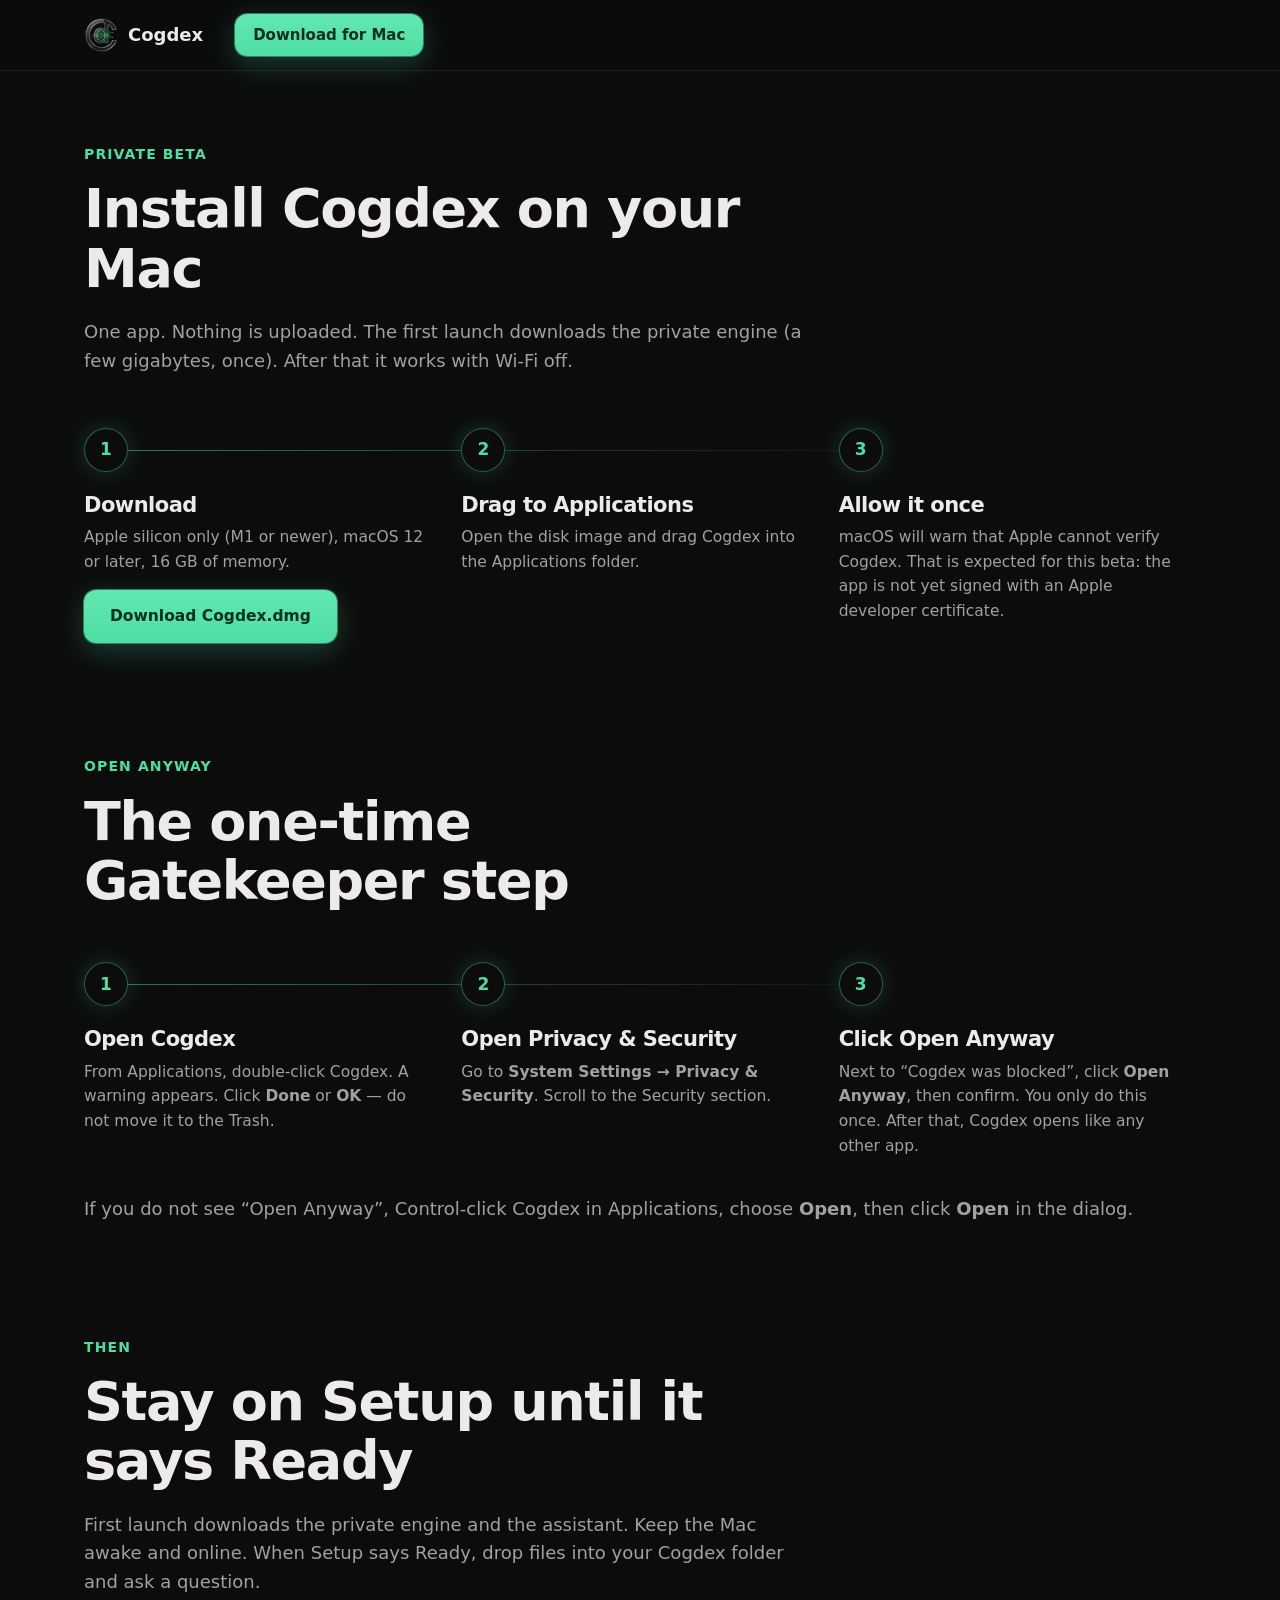
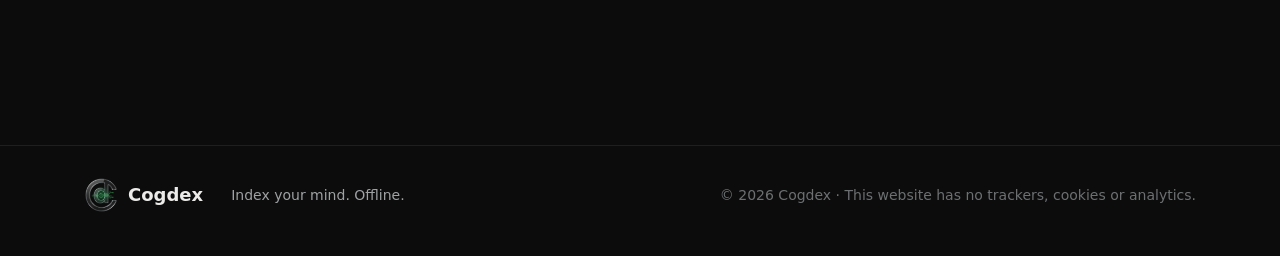
==== install.html @ 93ddc747 "Add the Mac install page with Open Anyway steps Testers get a single page that links to the unsigned" ====
<!doctype html>
<html lang="en">
  <head>
    <meta charset="utf-8" />
    <meta name="viewport" content="width=device-width, initial-scale=1" />
    <title>Install Cogdex</title>
    <meta
      name="description"
      content="Install Cogdex on your Mac. Drag to Applications, then allow it once in Privacy &amp; Security."
    />
    <link rel="canonical" href="https://cogdex-ai.github.io/install.html" />
    <link rel="icon" href="./favicon.svg" type="image/svg+xml" />
    <meta name="theme-color" content="#0c0c0d" />
    <link rel="stylesheet" href="./styles.css" />
  </head>
  <body>
    <header class="nav scrolled">
      <div class="nav-inner">
        <a class="brand" href="./" aria-label="Cogdex home">
          <img class="brand-mark" src="./assets/cogdex-mark.png" alt="" />
          <span>Cogdex</span>
        </a>
        <a class="btn btn-small" href="#download">Download for Mac</a>
      </div>
    </header>

    <main id="top">
      <section class="section" style="padding-top: 72px">
        <div class="section-head">
          <p class="kicker">Private beta</p>
          <h2>Install Cogdex on your Mac</h2>
          <p class="section-lede">
            One app. Nothing is uploaded. The first launch downloads the private engine
            (a few gigabytes, once). After that it works with Wi-Fi off.
          </p>
        </div>

        <ol class="steps" id="download">
          <li>
            <span class="step">1</span>
            <h3>Download</h3>
            <p>Apple silicon only (M1 or newer), macOS 12 or later, 16 GB of memory.</p>
            <p style="margin-top: 16px">
              <a
                class="btn"
                href="https://github.com/cogdex-ai/cogdex-ai.github.io/releases/latest/download/Cogdex_0.1.0_aarch64.dmg"
                >Download Cogdex.dmg</a
              >
            </p>
          </li>
          <li>
            <span class="step">2</span>
            <h3>Drag to Applications</h3>
            <p>Open the disk image and drag Cogdex into the Applications folder.</p>
          </li>
          <li>
            <span class="step">3</span>
            <h3>Allow it once</h3>
            <p>
              macOS will warn that Apple cannot verify Cogdex. That is expected for this
              beta: the app is not yet signed with an Apple developer certificate.
            </p>
          </li>
        </ol>
      </section>

      <section class="section">
        <div class="section-head">
          <p class="kicker">Open Anyway</p>
          <h2>The one-time Gatekeeper step</h2>
        </div>
        <ol class="steps">
          <li>
            <span class="step">1</span>
            <h3>Open Cogdex</h3>
            <p>From Applications, double-click Cogdex. A warning appears. Click <strong>Done</strong> or <strong>OK</strong> — do not move it to the Trash.</p>
          </li>
          <li>
            <span class="step">2</span>
            <h3>Open Privacy &amp; Security</h3>
            <p>Go to <strong>System Settings → Privacy &amp; Security</strong>. Scroll to the Security section.</p>
          </li>
          <li>
            <span class="step">3</span>
            <h3>Click Open Anyway</h3>
            <p>
              Next to “Cogdex was blocked”, click <strong>Open Anyway</strong>, then confirm.
              You only do this once. After that, Cogdex opens like any other app.
            </p>
          </li>
        </ol>
        <p class="section-lede" style="margin-top: 36px">
          If you do not see “Open Anyway”, Control-click Cogdex in Applications, choose
          <strong>Open</strong>, then click <strong>Open</strong> in the dialog.
        </p>
      </section>

      <section class="section" style="padding-bottom: 96px">
        <div class="section-head">
          <p class="kicker">Then</p>
          <h2>Stay on Setup until it says Ready</h2>
          <p class="section-lede">
            First launch downloads the private engine and the assistant. Keep the Mac
            awake and online. When Setup says Ready, drop files into your Cogdex folder
            and ask a question.
          </p>
        </div>
      </section>
    </main>

    <footer class="footer">
      <div class="footer-inner">
        <a class="brand" href="./">
          <img class="brand-mark" src="./assets/cogdex-mark.png" alt="" />
          <span>Cogdex</span>
        </a>
        <p>Index your mind. Offline.</p>
        <p class="muted">© 2026 Cogdex · This website has no trackers, cookies or analytics.</p>
      </div>
    </footer>
  </body>
</html>
---- styles.css ----
:root {
  --bg: #0c0c0d;
  --surface: #151516;
  --surface-2: #1b1b1c;
  --surface-3: #242425;
  --line: rgba(255, 255, 255, 0.08);
  --line-strong: rgba(255, 255, 255, 0.14);
  --text: #ecebea;
  --muted: #9ea2a3;
  --faint: #6c7071;
  --accent: #4edea3;
  --accent-2: #5cc8ff;
  --accent-ink: #00301f;
  --warn: #f5c35b;
  --radius: 18px;
  --max: 1160px;
  /* System fonts only: no third-party font requests on a privacy product's site. */
  --sans: -apple-system, BlinkMacSystemFont, "SF Pro Text", "Inter", "Segoe UI", system-ui, sans-serif;
  --display: -apple-system, BlinkMacSystemFont, "SF Pro Display", "Inter", "Segoe UI", system-ui, sans-serif;
}

* {
  box-sizing: border-box;
}

[hidden] {
  display: none !important;
}

html {
  scroll-behavior: smooth;
  scroll-padding-top: 80px;
}

body {
  margin: 0;
  background: var(--bg);
  color: var(--text);
  font-family: var(--sans);
  font-size: 17px;
  line-height: 1.6;
  -webkit-font-smoothing: antialiased;
  overflow-x: hidden;
}

a {
  color: inherit;
}

h1,
h2,
h3 {
  margin: 0;
  font-family: var(--display);
  line-height: 1.1;
  letter-spacing: -0.025em;
}

.i {
  width: 1em;
  height: 1em;
  flex-shrink: 0;
  fill: none;
  stroke: currentColor;
  stroke-width: 1.8;
  stroke-linecap: round;
  stroke-linejoin: round;
}

.dot {
  display: inline-block;
  width: 7px;
  height: 7px;
  border-radius: 50%;
  background: var(--accent);
  box-shadow: 0 0 10px var(--accent);
}

/* ---------- nav ---------- */

.nav {
  position: sticky;
  top: 0;
  z-index: 50;
  border-bottom: 1px solid transparent;
  transition: background 0.25s ease, border-color 0.25s ease;
}

.nav.scrolled {
  background: rgba(12, 12, 13, 0.72);
  border-bottom-color: var(--line);
  backdrop-filter: saturate(160%) blur(16px);
  -webkit-backdrop-filter: saturate(160%) blur(16px);
}

.nav-inner {
  display: flex;
  align-items: center;
  gap: 32px;
  max-width: var(--max);
  margin: 0 auto;
  padding: 14px 24px;
}

.brand {
  display: flex;
  align-items: center;
  gap: 10px;
  font-size: 18px;
  font-weight: 650;
  text-decoration: none;
}

.brand-mark {
  display: block;
  width: 34px;
  height: 34px;
}

.nav-links {
  display: flex;
  gap: 28px;
  margin-left: auto;
  font-size: 15px;
}

.nav-links a {
  color: var(--muted);
  text-decoration: none;
  transition: color 0.15s ease;
}

.nav-links a:hover {
  color: var(--text);
}

/* ---------- buttons ---------- */

.btn {
  display: inline-flex;
  align-items: center;
  justify-content: center;
  gap: 8px;
  padding: 14px 26px;
  border-radius: 12px;
  background: linear-gradient(180deg, #62e8b1, var(--accent));
  color: var(--accent-ink);
  font-weight: 650;
  text-decoration: none;
  box-shadow: 0 0 0 1px rgba(78, 222, 163, 0.5), 0 8px 30px rgba(78, 222, 163, 0.25);
  transition: transform 0.15s ease, box-shadow 0.15s ease;
}

.btn:hover {
  transform: translateY(-1px);
  box-shadow: 0 0 0 1px rgba(78, 222, 163, 0.7), 0 12px 40px rgba(78, 222, 163, 0.35);
}

.btn .i {
  stroke-width: 2.2;
  transition: transform 0.15s ease;
}

.btn:hover .i {
  transform: translateX(3px);
}

.btn-small {
  padding: 9px 18px;
  font-size: 15px;
}

.btn-ghost {
  background: rgba(255, 255, 255, 0.04);
  color: var(--text);
  box-shadow: inset 0 0 0 1px var(--line-strong);
}

.btn-ghost:hover {
  background: rgba(255, 255, 255, 0.07);
  box-shadow: inset 0 0 0 1px rgba(255, 255, 255, 0.22);
}

/* ---------- hero ---------- */

.hero {
  position: relative;
  max-width: var(--max);
  margin: 0 auto;
  padding: 88px 24px 40px;
  text-align: center;
}

.hero-glow {
  position: absolute;
  inset: -120px 0 auto;
  height: 900px;
  z-index: -1;
  background:
    radial-gradient(520px 320px at 50% 18%, rgba(78, 222, 163, 0.22), transparent 70%),
    radial-gradient(620px 380px at 78% 58%, rgba(92, 200, 255, 0.12), transparent 70%),
    radial-gradient(560px 360px at 20% 62%, rgba(78, 222, 163, 0.1), transparent 70%);
  filter: blur(10px);
  pointer-events: none;
}

.hero-grid {
  position: absolute;
  inset: -80px -200px auto;
  height: 820px;
  z-index: -1;
  background-image:
    linear-gradient(rgba(255, 255, 255, 0.045) 1px, transparent 1px),
    linear-gradient(90deg, rgba(255, 255, 255, 0.045) 1px, transparent 1px);
  background-size: 56px 56px;
  mask-image: radial-gradient(ellipse 55% 60% at 50% 30%, #000 20%, transparent 75%);
  -webkit-mask-image: radial-gradient(ellipse 55% 60% at 50% 30%, #000 20%, transparent 75%);
  pointer-events: none;
}

.eyebrow {
  display: inline-flex;
  align-items: center;
  gap: 9px;
  margin: 0 0 28px;
  padding: 7px 14px;
  border: 1px solid var(--line-strong);
  border-radius: 999px;
  background: rgba(255, 255, 255, 0.03);
  color: var(--muted);
  font-size: 14px;
}

.eyebrow .dot {
  animation: pulse 2.4s ease-in-out infinite;
}

@keyframes pulse {
  50% {
    box-shadow: 0 0 2px var(--accent);
    opacity: 0.6;
  }
}

.hero h1 {
  font-size: clamp(48px, 8.4vw, 104px);
  font-weight: 760;
  letter-spacing: -0.045em;
  line-height: 0.98;
}

.gradient {
  background: linear-gradient(100deg, var(--accent) 10%, #9df5d0 45%, var(--accent-2) 90%);
  -webkit-background-clip: text;
  background-clip: text;
  color: transparent;
}

.lede {
  max-width: 36em;
  margin: 28px auto 36px;
  color: var(--muted);
  font-size: 19px;
}

.lede strong {
  color: var(--text);
  font-weight: 600;
}

.hero-actions {
  display: flex;
  flex-wrap: wrap;
  justify-content: center;
  gap: 12px;
}

.hero-proof {
  display: flex;
  flex-wrap: wrap;
  justify-content: center;
  gap: 10px 28px;
  margin: 28px 0 0;
  padding: 0;
  list-style: none;
  color: var(--muted);
  font-size: 14px;
}

.hero-proof li {
  display: inline-flex;
  align-items: center;
  gap: 8px;
}

.hero-proof .i {
  color: var(--accent);
  font-size: 16px;
}

/* ---------- app mockup ---------- */

.app {
  position: relative;
  margin: 72px auto 0;
  max-width: 1000px;
  border: 1px solid var(--line-strong);
  border-radius: 16px;
  background: #111112;
  text-align: left;
  box-shadow:
    0 0 0 1px rgba(0, 0, 0, 0.6),
    0 40px 120px rgba(0, 0, 0, 0.7),
    0 0 90px rgba(78, 222, 163, 0.08);
  overflow: hidden;
}

.app::before {
  content: "";
  position: absolute;
  inset: 0;
  border-radius: inherit;
  padding: 1px;
  background: linear-gradient(180deg, rgba(255, 255, 255, 0.18), transparent 40%);
  -webkit-mask: linear-gradient(#000 0 0) content-box, linear-gradient(#000 0 0);
  -webkit-mask-composite: xor;
  mask-composite: exclude;
  pointer-events: none;
}

.app-bar {
  position: relative;
  display: flex;
  align-items: center;
  justify-content: center;
  height: 38px;
  border-bottom: 1px solid var(--line);
  background: #171718;
}

.lights {
  position: absolute;
  left: 14px;
  display: flex;
  gap: 8px;
}

.lights i {
  width: 12px;
  height: 12px;
  border-radius: 50%;
  background: #ff5f57;
}

.lights i:nth-child(2) {
  background: #febc2e;
}

.lights i:nth-child(3) {
  background: #28c840;
}

.app-title {
  color: var(--muted);
  font-size: 13px;
  font-weight: 600;
}

.app-main {
  display: grid;
  grid-template-columns: 210px 1fr;
  height: 520px;
}

.app-side {
  display: flex;
  flex-direction: column;
  gap: 4px;
  padding: 18px 12px;
  border-right: 1px solid var(--line);
  background: #0f0f10;
  font-size: 14px;
}

.side-mark {
  width: 30px;
  height: 30px;
  margin: 0 0 18px 8px;
}

.side-item {
  display: flex;
  align-items: center;
  gap: 10px;
  padding: 9px 10px;
  border-radius: 9px;
  color: var(--muted);
}

.side-item .i {
  font-size: 17px;
}

.side-item.active {
  background: rgba(78, 222, 163, 0.1);
  color: var(--accent);
}

.side-foot {
  display: flex;
  align-items: center;
  gap: 8px;
  margin-top: auto;
  padding: 10px;
  color: var(--faint);
  font-size: 12px;
}

.app-chat {
  display: flex;
  flex-direction: column;
  min-width: 0;
  min-height: 0;
}

.app-top {
  display: flex;
  align-items: center;
  justify-content: space-between;
  padding: 12px 20px;
  border-bottom: 1px solid var(--line);
}

.status {
  display: inline-flex;
  align-items: center;
  gap: 8px;
  color: var(--muted);
  font-size: 13px;
}

.bell {
  position: relative;
  display: grid;
  place-items: center;
  width: 32px;
  height: 32px;
  border-radius: 50%;
  color: var(--muted);
  font-size: 18px;
}

.bell b {
  position: absolute;
  top: 0;
  right: 0;
  display: grid;
  place-items: center;
  min-width: 15px;
  height: 15px;
  border-radius: 99px;
  background: #f0b429;
  color: #000;
  font-size: 10px;
}

.chat {
  flex: 1;
  min-height: 0;
  display: flex;
  flex-direction: column;
  justify-content: flex-end;
  gap: 14px;
  padding: 24px 28px 12px;
  overflow: hidden;
  mask-image: linear-gradient(to bottom, transparent, #000 18%);
  -webkit-mask-image: linear-gradient(to bottom, transparent, #000 18%);
}

.msg {
  flex-shrink: 0;
  max-width: 82%;
  padding: 12px 16px;
  border-radius: 16px;
  font-size: 15px;
  line-height: 1.55;
}

.msg.user {
  align-self: flex-end;
  background: var(--surface-3);
  border-bottom-right-radius: 5px;
}

.msg.bot {
  align-self: flex-start;
  border: 1px solid var(--line);
  background: var(--surface);
  border-bottom-left-radius: 5px;
}

.msg.enter {
  animation: rise 0.45s cubic-bezier(0.2, 0.7, 0.2, 1) both;
}

@keyframes rise {
  from {
    opacity: 0;
    transform: translateY(10px) scale(0.98);
  }
}

.msg.thinking {
  display: inline-flex;
  gap: 5px;
  padding: 16px 18px;
}

.msg.thinking i {
  width: 6px;
  height: 6px;
  border-radius: 50%;
  background: var(--muted);
  animation: blink 1s infinite ease-in-out;
}

.msg.thinking i:nth-child(2) {
  animation-delay: 0.15s;
}

.msg.thinking i:nth-child(3) {
  animation-delay: 0.3s;
}

@keyframes blink {
  0%,
  80%,
  100% {
    opacity: 0.25;
  }
  40% {
    opacity: 1;
  }
}

.msg table {
  width: 100%;
  margin: 10px 0 2px;
  border-collapse: collapse;
  font-size: 13.5px;
}

.msg th,
.msg td {
  padding: 7px 10px;
  border-bottom: 1px solid var(--line);
  text-align: left;
  white-space: nowrap;
}

.msg th {
  color: var(--muted);
  font-weight: 600;
  font-size: 12px;
}

.msg tr:last-child td {
  border-bottom: 0;
}

.tag {
  display: inline-block;
  padding: 2px 9px;
  border-radius: 99px;
  background: rgba(255, 255, 255, 0.07);
  color: var(--muted);
  font-size: 12px;
  font-weight: 500;
}

.tag.warn {
  background: rgba(245, 195, 91, 0.12);
  color: var(--warn);
}

.source {
  display: flex;
  align-items: center;
  gap: 6px;
  margin-top: 8px;
  color: var(--accent);
  font-size: 12.5px;
}

.source.fact {
  color: var(--accent-2);
}

.choices {
  display: flex;
  gap: 8px;
  margin-top: 10px;
}

.choices span {
  padding: 5px 12px;
  border: 1px solid var(--line-strong);
  border-radius: 99px;
  font-size: 13px;
}

.composer {
  display: flex;
  align-items: center;
  justify-content: space-between;
  margin: 8px 20px 20px;
  padding: 12px 12px 12px 18px;
  border: 1px solid var(--line-strong);
  border-radius: 14px;
  background: var(--surface);
  color: var(--faint);
  font-size: 15px;
}

.composer.typing {
  color: var(--text);
}

.composer.typing #composer-text::after {
  content: "";
  display: inline-block;
  width: 2px;
  height: 1.1em;
  margin-left: 2px;
  background: var(--accent);
  vertical-align: text-bottom;
  animation: caret 1s steps(1) infinite;
}

@keyframes caret {
  50% {
    opacity: 0;
  }
}

.send {
  display: grid;
  place-items: center;
  width: 32px;
  height: 32px;
  border-radius: 9px;
  background: var(--accent);
  color: var(--accent-ink);
  font-size: 15px;
}

.send .i {
  stroke-width: 2.2;
}

/* ---------- marquee ---------- */

.marquee {
  position: relative;
  margin: 72px 0 24px;
  overflow: hidden;
  mask-image: linear-gradient(90deg, transparent, #000 12%, #000 88%, transparent);
  -webkit-mask-image: linear-gradient(90deg, transparent, #000 12%, #000 88%, transparent);
}

.marquee-track {
  display: flex;
  gap: 12px;
  width: max-content;
  animation: scroll 60s linear infinite;
}

.marquee-track span {
  padding: 10px 18px;
  border: 1px solid var(--line);
  border-radius: 99px;
  background: rgba(255, 255, 255, 0.025);
  color: var(--muted);
  font-size: 15px;
  white-space: nowrap;
}

@keyframes scroll {
  to {
    transform: translateX(-50%);
  }
}

/* ---------- sections ---------- */

.section {
  max-width: var(--max);
  margin: 0 auto;
  padding: 112px 24px 0;
}

.section-head {
  max-width: 720px;
  margin-bottom: 52px;
}

.kicker {
  margin: 0 0 14px;
  color: var(--accent);
  font-size: 14px;
  font-weight: 600;
  letter-spacing: 0.08em;
  text-transform: uppercase;
}

.section h2 {
  font-size: clamp(34px, 4.6vw, 54px);
  font-weight: 720;
}

.section-lede {
  margin: 20px 0 0;
  color: var(--muted);
  font-size: 18px;
}

/* ---------- bento ---------- */

.bento {
  display: grid;
  grid-template-columns: repeat(6, 1fr);
  gap: 16px;
}

.card {
  grid-column: span 2;
  position: relative;
  padding: 30px;
  border: 1px solid var(--line);
  border-radius: var(--radius);
  background: linear-gradient(180deg, rgba(255, 255, 255, 0.035), rgba(255, 255, 255, 0.01));
  overflow: hidden;
  transition: border-color 0.2s ease, transform 0.2s ease;
}

.card:nth-child(4),
.card:nth-child(5) {
  grid-column: span 3;
}

.card:hover {
  border-color: var(--line-strong);
  transform: translateY(-2px);
}

.card::after {
  content: "";
  position: absolute;
  inset: auto -40% -60% auto;
  width: 260px;
  height: 260px;
  background: radial-gradient(circle, rgba(78, 222, 163, 0.1), transparent 65%);
  opacity: 0;
  transition: opacity 0.3s ease;
  pointer-events: none;
}

.card:hover::after {
  opacity: 1;
}

.card-icon {
  display: grid;
  place-items: center;
  width: 44px;
  height: 44px;
  margin-bottom: 22px;
  border: 1px solid rgba(78, 222, 163, 0.25);
  border-radius: 12px;
  background: rgba(78, 222, 163, 0.08);
  color: var(--accent);
  font-size: 21px;
}

.card h3 {
  margin-bottom: 10px;
  font-size: 20px;
}

.card p {
  margin: 0;
  color: var(--muted);
  font-size: 15.5px;
}

/* ---------- memory ---------- */

.memory {
  display: grid;
  grid-template-columns: 1fr 1fr;
  gap: 20px;
}

.memory-card {
  padding: 32px;
  border: 1px solid var(--line);
  border-radius: 22px;
  background: var(--surface);
}

.memory-card h3 {
  margin-bottom: 12px;
  font-size: 26px;
}

.memory-card > p {
  margin: 0;
  color: var(--muted);
}

.memory-tag {
  margin: 0 0 8px !important;
  color: var(--accent) !important;
  font-size: 14px;
  font-weight: 600;
}

.memory-card:nth-child(2) .memory-tag {
  color: var(--accent-2) !important;
}

.tech {
  display: inline-block;
  margin-top: 20px !important;
  padding: 4px 12px;
  border: 1px solid var(--line);
  border-radius: 99px;
  color: var(--faint) !important;
  font-family: ui-monospace, "SF Mono", Menlo, monospace;
  font-size: 12.5px;
}

.memory-visual {
  position: relative;
  display: flex;
  flex-direction: column;
  align-items: flex-start;
  gap: 10px;
  height: 172px;
  margin-bottom: 28px;
  padding: 22px;
  border: 1px solid var(--line);
  border-radius: 16px;
  background:
    radial-gradient(300px 140px at 80% 100%, rgba(78, 222, 163, 0.1), transparent 70%),
    #0f0f10;
  overflow: hidden;
}

.memory-visual.facts {
  background:
    radial-gradient(300px 140px at 80% 100%, rgba(92, 200, 255, 0.1), transparent 70%),
    #0f0f10;
}

.doc,
.fact-line {
  display: inline-flex;
  align-items: center;
  gap: 9px;
  padding: 9px 14px;
  border: 1px solid var(--line-strong);
  border-radius: 10px;
  background: var(--surface-2);
  font-size: 14px;
  box-shadow: 0 8px 20px rgba(0, 0, 0, 0.35);
}

.doc .i {
  color: var(--accent);
}

.fact-line .i {
  color: var(--accent-2);
}

.doc.d2 {
  margin-left: 36px;
}

.doc.d3 {
  margin-left: 72px;
}

.fact-line:nth-child(2) {
  margin-left: 24px;
}

.fact-line:nth-child(3) {
  margin-left: 48px;
}

/* ---------- alerts ---------- */

.alerts {
  display: grid;
  grid-template-columns: 1fr 1fr;
  gap: 64px;
  align-items: center;
}

.checks {
  margin: 28px 0 0;
  padding: 0;
  list-style: none;
}

.checks li {
  position: relative;
  padding: 7px 0 7px 32px;
  color: var(--text);
}

.checks li::before {
  content: "";
  position: absolute;
  left: 0;
  top: 11px;
  width: 20px;
  height: 20px;
  border-radius: 50%;
  background:
    url("data:image/svg+xml,%3Csvg xmlns='http://www.w3.org/2000/svg' viewBox='0 0 24 24' fill='none' stroke='%234edea3' stroke-width='3' stroke-linecap='round' stroke-linejoin='round'%3E%3Cpath d='M5 12l5 5L20 7'/%3E%3C/svg%3E")
      center / 12px no-repeat,
    rgba(78, 222, 163, 0.14);
}

.alerts-visual {
  position: relative;
  padding: 36px 0 0 36px;
}

.notif {
  position: absolute;
  top: 0;
  right: -12px;
  z-index: 2;
  display: flex;
  gap: 12px;
  width: 330px;
  padding: 14px 16px;
  border: 1px solid rgba(255, 255, 255, 0.14);
  border-radius: 18px;
  background: rgba(50, 50, 52, 0.72);
  backdrop-filter: blur(24px);
  -webkit-backdrop-filter: blur(24px);
  box-shadow: 0 20px 50px rgba(0, 0, 0, 0.55);
  animation: float 6s ease-in-out infinite;
}

.notif img {
  width: 38px;
  height: 38px;
}

.notif p {
  margin: 0;
  font-size: 13.5px;
  line-height: 1.35;
}

.notif-app {
  display: flex;
  justify-content: space-between;
  color: var(--muted);
  font-size: 12px !important;
}

.notif-title {
  font-weight: 650;
}

.notif-body {
  color: #cfd0d0;
}

@keyframes float {
  50% {
    transform: translateY(-6px);
  }
}

.panel {
  border: 1px solid var(--line-strong);
  border-radius: 20px;
  background: var(--surface);
  box-shadow: 0 30px 80px rgba(0, 0, 0, 0.5);
  overflow: hidden;
}

.panel-head {
  padding: 16px 20px;
  border-bottom: 1px solid var(--line);
}

.panel-head p {
  margin: 0;
  font-weight: 650;
  font-size: 15px;
}

.panel-head span,
.panel-row span {
  color: var(--muted);
  font-size: 12.5px;
}

.panel-row {
  display: flex;
  align-items: center;
  justify-content: space-between;
  gap: 12px;
  padding: 13px 20px;
  border-bottom: 1px solid rgba(255, 255, 255, 0.04);
}

.panel-row:last-child {
  border-bottom: 0;
}

.panel-row p {
  margin: 0;
  font-size: 14.5px;
}

.panel-row .tag {
  padding: 4px 11px;
}

/* ---------- privacy ---------- */

.private {
  display: grid;
  grid-template-columns: 1.1fr 0.9fr;
  gap: 48px;
  align-items: center;
  padding: 56px;
  border: 1px solid var(--line);
  border-radius: 28px;
  background:
    radial-gradient(600px 300px at 0% 0%, rgba(78, 222, 163, 0.12), transparent 70%),
    radial-gradient(500px 300px at 100% 100%, rgba(92, 200, 255, 0.08), transparent 70%),
    var(--surface);
}

.stats {
  display: grid;
  grid-template-columns: 1fr 1fr;
  gap: 14px;
}

.stats div {
  padding: 22px;
  border: 1px solid var(--line);
  border-radius: 16px;
  background: rgba(0, 0, 0, 0.25);
}

.stats b {
  display: block;
  font-family: var(--display);
  font-size: 46px;
  font-weight: 750;
  line-height: 1;
  letter-spacing: -0.03em;
}

.stats span {
  display: block;
  margin-top: 8px;
  color: var(--muted);
  font-size: 14px;
}

.tech-grid {
  display: grid;
  grid-template-columns: repeat(4, 1fr);
  gap: 16px;
  margin-top: 16px;
}

.tech-grid article {
  padding: 24px;
  border: 1px solid var(--line);
  border-radius: var(--radius);
}

.tech-grid .i {
  margin-bottom: 14px;
  color: var(--accent);
  font-size: 22px;
}

.tech-grid h3 {
  margin-bottom: 8px;
  font-size: 17px;
}

.tech-grid p {
  margin: 0;
  color: var(--muted);
  font-size: 14.5px;
}

/* ---------- steps ---------- */

.steps {
  position: relative;
  display: grid;
  grid-template-columns: repeat(3, 1fr);
  gap: 20px;
  margin: 0;
  padding: 0;
  list-style: none;
}

.steps::before {
  content: "";
  position: absolute;
  top: 22px;
  left: 44px;
  right: calc(33% - 20px);
  height: 1px;
  background: linear-gradient(90deg, rgba(78, 222, 163, 0.5), rgba(78, 222, 163, 0.05));
}

.steps li {
  position: relative;
}

.step {
  display: grid;
  place-items: center;
  width: 44px;
  height: 44px;
  margin-bottom: 22px;
  border: 1px solid rgba(78, 222, 163, 0.4);
  border-radius: 50%;
  background: var(--bg);
  color: var(--accent);
  font-weight: 700;
  box-shadow: 0 0 24px rgba(78, 222, 163, 0.2);
}

.steps h3 {
  margin-bottom: 8px;
  font-size: 21px;
}

.steps p {
  margin: 0;
  max-width: 22em;
  color: var(--muted);
  font-size: 15.5px;
}

/* ---------- faq ---------- */

.faq {
  display: grid;
  grid-template-columns: 0.8fr 1.2fr;
  gap: 48px;
  align-items: start;
}

.faq .section-head {
  margin: 0;
}

.faq-list details {
  border-bottom: 1px solid var(--line);
}

.faq-list details:first-child {
  border-top: 1px solid var(--line);
}

.faq-list summary {
  position: relative;
  padding: 22px 40px 22px 0;
  font-size: 18px;
  font-weight: 600;
  list-style: none;
  cursor: pointer;
}

.faq-list summary::-webkit-details-marker {
  display: none;
}

.faq-list summary::after {
  content: "+";
  position: absolute;
  right: 4px;
  top: 50%;
  transform: translateY(-50%);
  color: var(--accent);
  font-size: 24px;
  font-weight: 400;
  transition: transform 0.2s ease;
}

.faq-list details[open] summary::after {
  transform: translateY(-50%) rotate(45deg);
}

.faq-list details p {
  margin: -6px 0 22px;
  max-width: 38em;
  color: var(--muted);
}

/* ---------- beta ---------- */

.beta {
  position: relative;
  max-width: 880px;
  margin: 128px auto 112px;
  padding: 72px 40px;
  border: 1px solid var(--line-strong);
  border-radius: 32px;
  background: var(--surface);
  text-align: center;
  overflow: hidden;
}

.beta-glow {
  position: absolute;
  inset: 0;
  background:
    radial-gradient(420px 240px at 50% 0%, rgba(78, 222, 163, 0.25), transparent 70%),
    radial-gradient(360px 200px at 50% 110%, rgba(92, 200, 255, 0.12), transparent 70%);
  pointer-events: none;
}

.beta > * {
  position: relative;
}

.beta-mark {
  width: 72px;
  height: 72px;
  margin-bottom: 24px;
  filter: drop-shadow(0 10px 30px rgba(78, 222, 163, 0.3));
}

.beta h2 {
  font-size: clamp(32px, 4.4vw, 50px);
  font-weight: 740;
}

.beta > p {
  max-width: 32em;
  margin: 18px auto 32px;
  color: var(--muted);
  font-size: 18px;
}

.beta > .signup-pending {
  display: inline-block;
  margin: 0;
  padding: 13px 22px;
  border: 1px dashed var(--line-strong);
  border-radius: 12px;
  color: var(--text);
  font-size: 16px;
}

.requirements {
  display: flex;
  flex-wrap: wrap;
  justify-content: center;
  gap: 10px 26px;
  margin: 34px 0 0;
  padding: 0;
  list-style: none;
  color: var(--muted);
  font-size: 14px;
}

.requirements li::before {
  content: "✓ ";
  color: var(--accent);
}

/* ---------- footer ---------- */

.footer {
  border-top: 1px solid var(--line);
}

.footer-inner {
  display: flex;
  flex-wrap: wrap;
  align-items: center;
  gap: 12px 28px;
  max-width: var(--max);
  margin: 0 auto;
  padding: 32px 24px 44px;
  font-size: 14px;
}

.footer-inner p {
  margin: 0;
  color: var(--muted);
}

.footer-inner .muted {
  margin-left: auto;
  color: var(--faint);
}

/* ---------- scroll reveal ---------- */

.js .reveal {
  opacity: 0;
  transform: translateY(18px);
  transition: opacity 0.7s ease, transform 0.7s cubic-bezier(0.2, 0.7, 0.2, 1);
}

.js .reveal.shown {
  opacity: 1;
  transform: none;
}

@media (prefers-reduced-motion: reduce) {
  html {
    scroll-behavior: auto;
  }

  *,
  *::before,
  *::after {
    animation: none !important;
    transition: none !important;
  }

  .js .reveal {
    opacity: 1;
    transform: none;
  }
}

/* ---------- responsive ---------- */

@media (max-width: 1000px) {
  .bento {
    grid-template-columns: 1fr 1fr;
  }

  .card,
  .card:nth-child(4),
  .card:nth-child(5) {
    grid-column: span 1;
  }

  .card:nth-child(5) {
    grid-column: span 2;
  }

  .alerts,
  .private,
  .faq {
    grid-template-columns: 1fr;
  }

  .alerts {
    gap: 40px;
  }

  .tech-grid {
    grid-template-columns: 1fr 1fr;
  }
}

@media (max-width: 760px) {
  body {
    font-size: 16px;
  }

  .nav-links {
    display: none;
  }

  .nav-inner {
    justify-content: space-between;
  }

  .hero {
    padding-top: 56px;
  }

  .app-main {
    grid-template-columns: 1fr;
    height: 470px;
  }

  .app-side {
    display: none;
  }

  .chat {
    padding: 18px 14px 8px;
  }

  .msg {
    max-width: 94%;
    font-size: 14px;
  }

  .msg th,
  .msg td {
    padding: 6px;
    font-size: 12px;
  }

  .bento,
  .memory,
  .tech-grid,
  .steps {
    grid-template-columns: 1fr;
  }

  .card:nth-child(5) {
    grid-column: span 1;
  }

  .memory-card {
    padding: 22px;
  }

  .memory-visual {
    padding: 16px;
  }

  .doc,
  .fact-line {
    font-size: 13px;
    white-space: nowrap;
  }

  .doc.d2,
  .fact-line:nth-child(2) {
    margin-left: 12px;
  }

  .doc.d3,
  .fact-line:nth-child(3) {
    margin-left: 24px;
  }

  .steps::before {
    display: none;
  }

  .section {
    padding-top: 88px;
  }

  .private {
    padding: 32px 22px;
  }

  .alerts-visual {
    padding: 72px 0 0;
  }

  .notif {
    right: 0;
    left: 0;
    width: auto;
    max-width: 340px;
    margin: 0 auto;
  }

  .beta {
    margin: 96px 16px 80px;
    padding: 52px 22px;
  }

  .footer-inner .muted {
    margin-left: 0;
  }
}
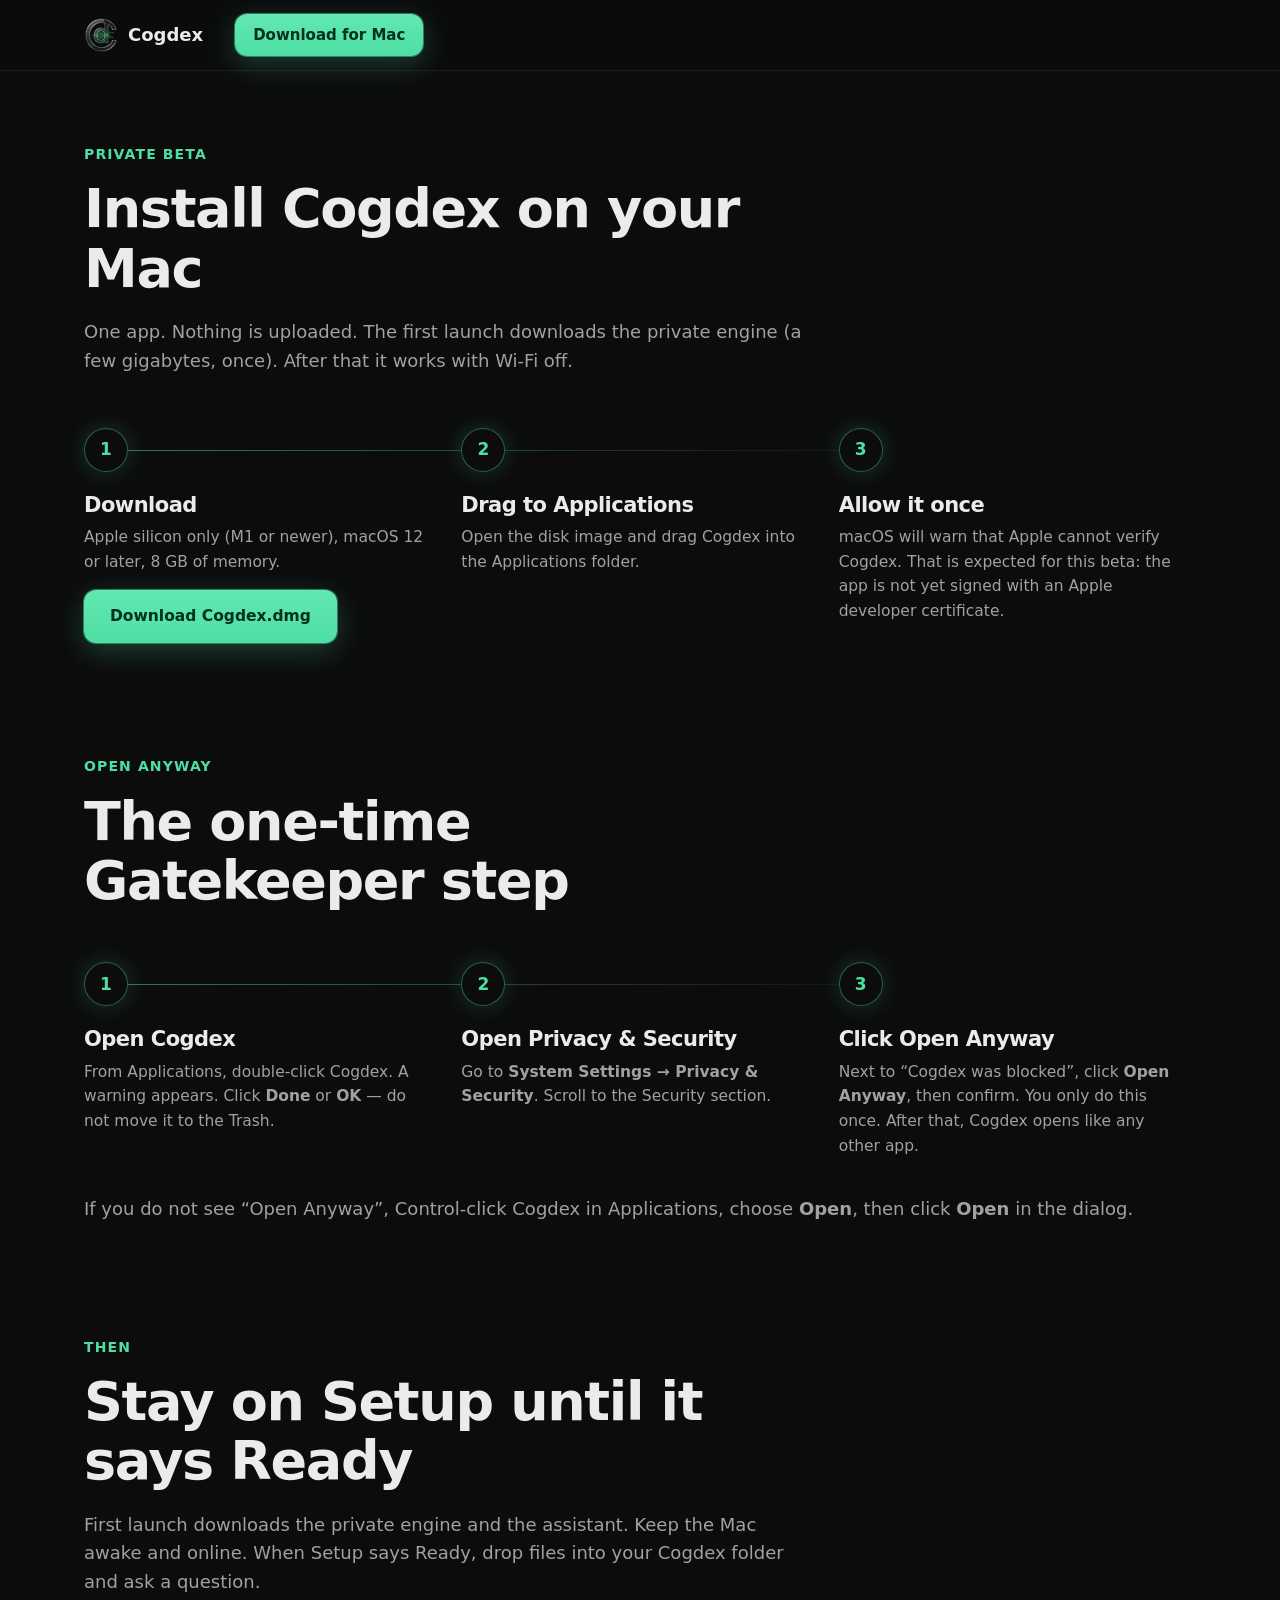
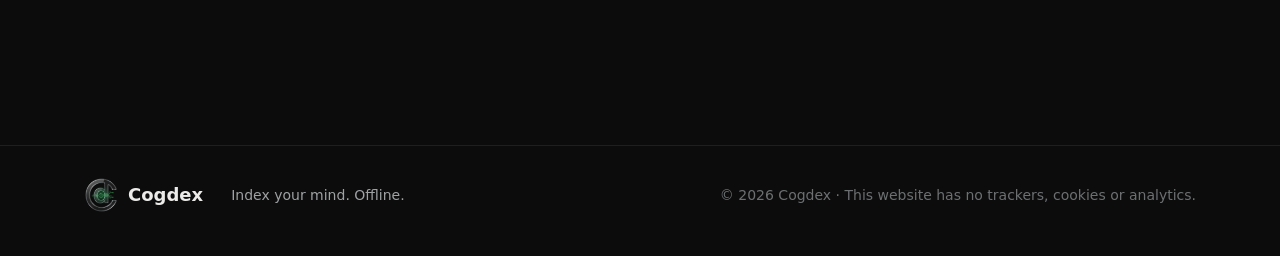
==== commit 8e5fe2fe: "Lower the memory requirement to 8 GB" ====
--- a/install.html
+++ b/install.html
@@ -8,7 +8,7 @@
       name="description"
       content="Install Cogdex on your Mac. Drag to Applications, then allow it once in Privacy &amp; Security."
     />
-    <link rel="canonical" href="https://cogdex-ai.github.io/install.html" />
+    <link rel="canonical" href="https://cogdex.app/install.html" />
     <link rel="icon" href="./favicon.svg" type="image/svg+xml" />
     <meta name="theme-color" content="#0c0c0d" />
     <link rel="stylesheet" href="./styles.css" />
@@ -39,11 +39,11 @@
           <li>
             <span class="step">1</span>
             <h3>Download</h3>
-            <p>Apple silicon only (M1 or newer), macOS 12 or later, 16 GB of memory.</p>
+            <p>Apple silicon only (M1 or newer), macOS 12 or later, 8 GB of memory.</p>
             <p style="margin-top: 16px">
               <a
                 class="btn"
-                href="https://github.com/cogdex-ai/cogdex-ai.github.io/releases/latest/download/Cogdex_0.1.0_aarch64.dmg"
+                href="https://github.com/cogdex-ai/cogdex-ai.github.io/releases/download/v0.1.0/Cogdex_0.1.0_aarch64.dmg"
                 >Download Cogdex.dmg</a
               >
             </p>
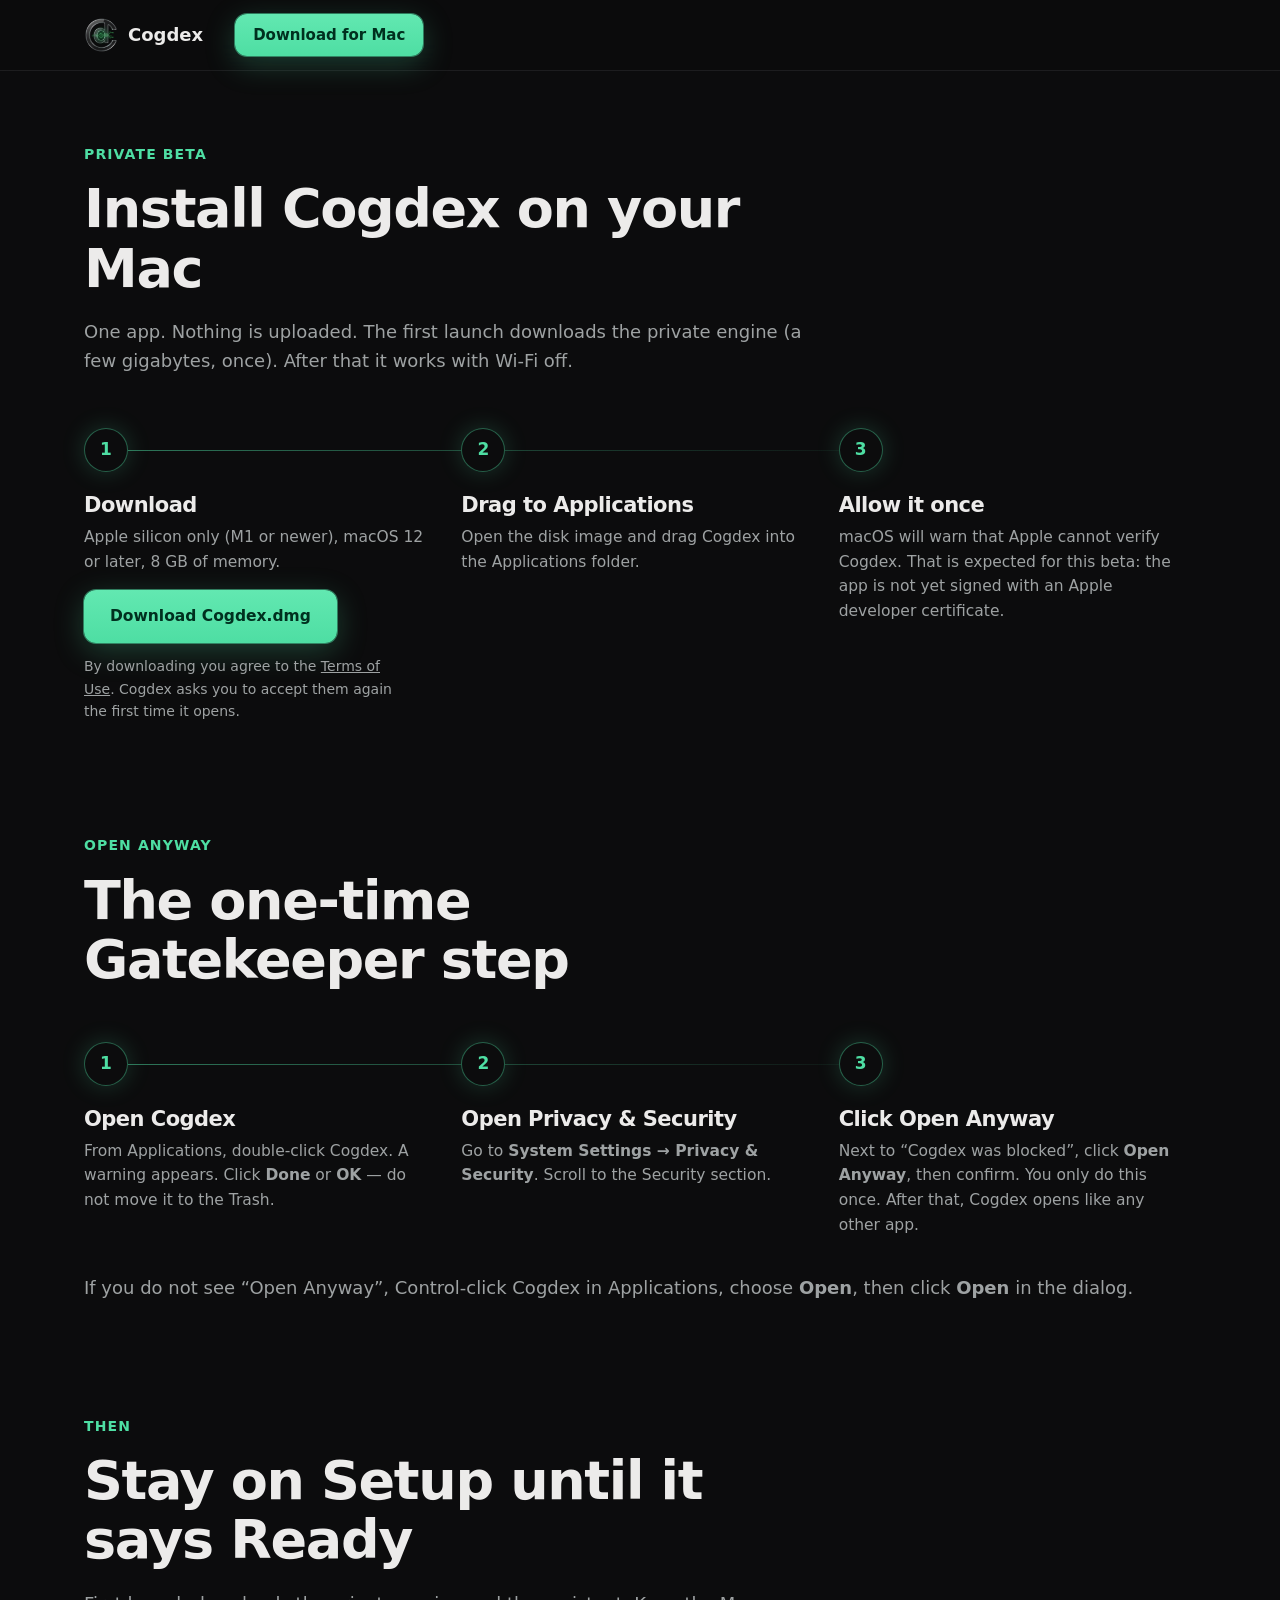
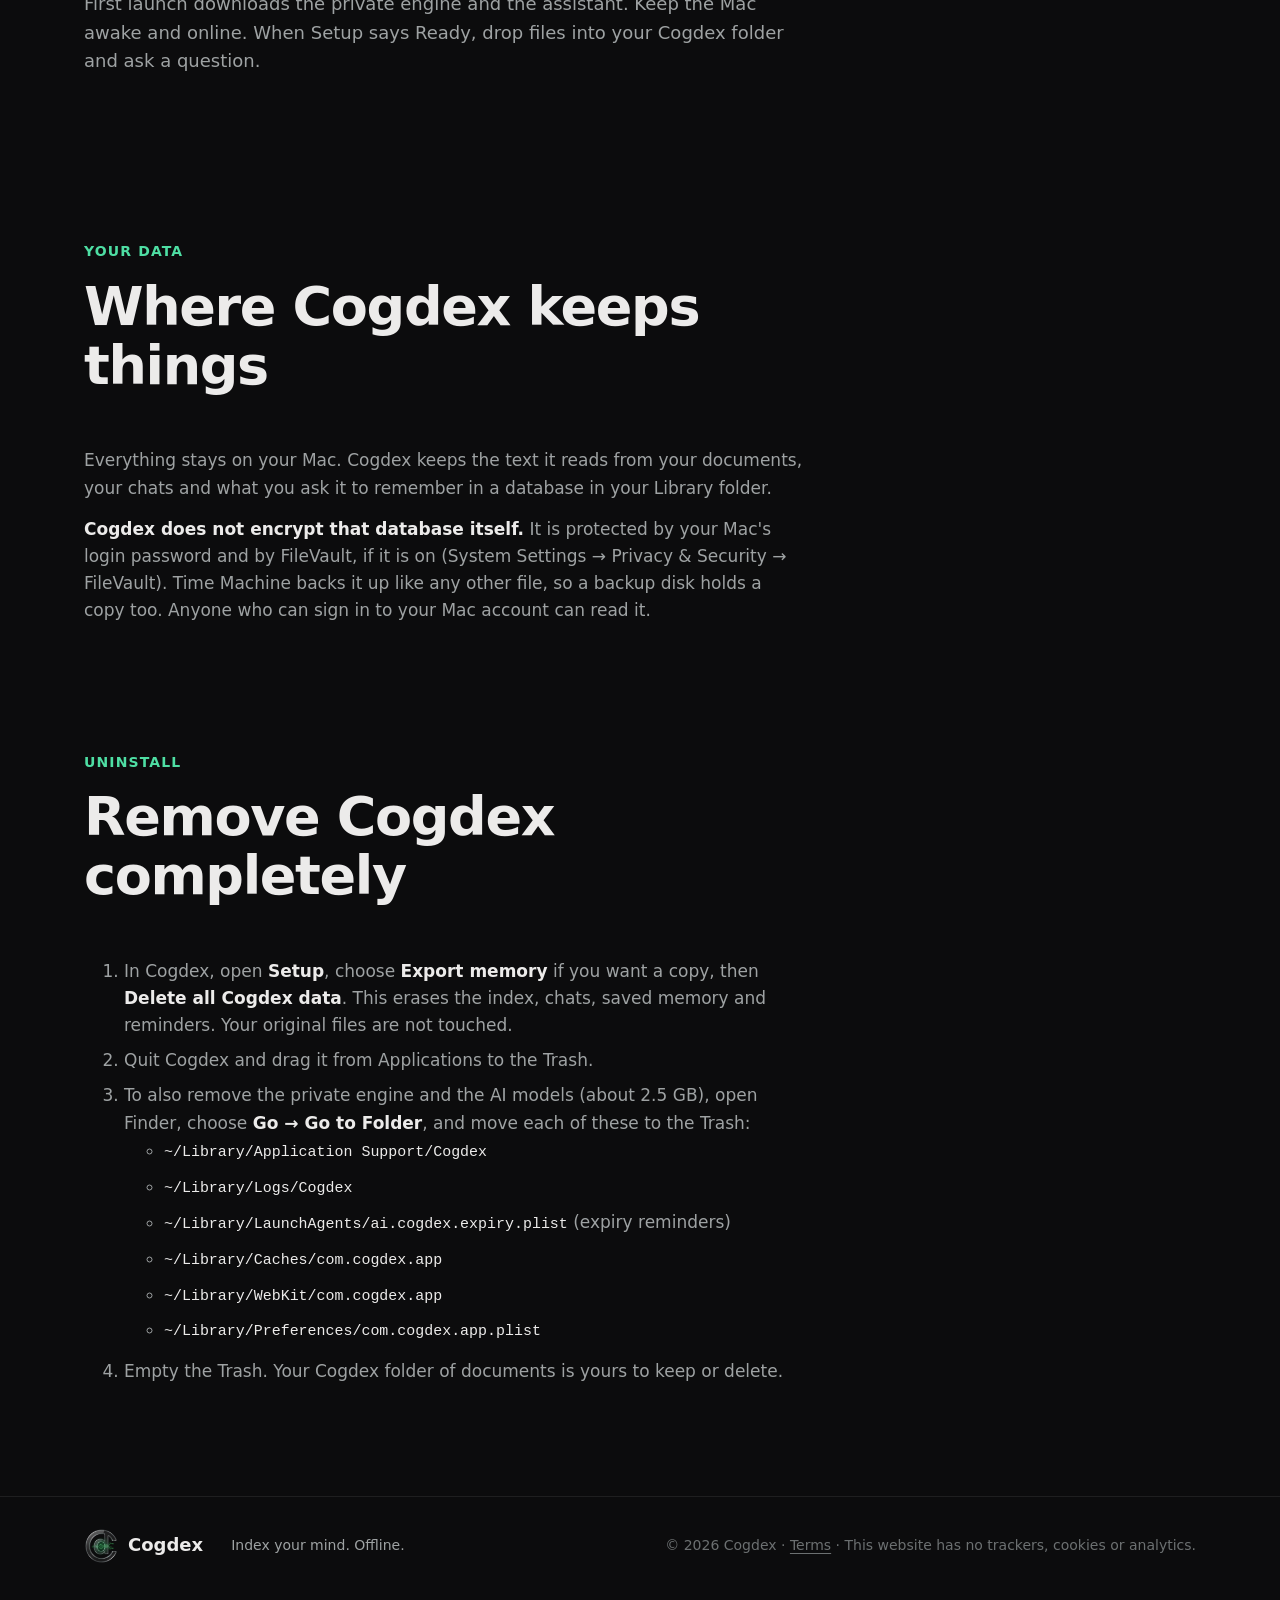
==== commit 8ade5650: "Add terms, data storage and uninstall pages Co-authored-by: Cursor <cursoragent@cursor.com>" ====
--- a/install.html
+++ b/install.html
@@ -47,6 +47,10 @@
                 >Download Cogdex.dmg</a
               >
             </p>
+            <p style="margin-top: 12px; font-size: 14px">
+              By downloading you agree to the <a href="./terms.html" style="text-decoration: underline">Terms of Use</a>.
+              Cogdex asks you to accept them again the first time it opens.
+            </p>
           </li>
           <li>
             <span class="step">2</span>
@@ -95,7 +99,7 @@
         </p>
       </section>
 
-      <section class="section" style="padding-bottom: 96px">
+      <section class="section">
         <div class="section-head">
           <p class="kicker">Then</p>
           <h2>Stay on Setup until it says Ready</h2>
@@ -104,6 +108,55 @@
             awake and online. When Setup says Ready, drop files into your Cogdex folder
             and ask a question.
           </p>
+        </div>
+      </section>
+
+      <section class="section">
+        <div class="section-head">
+          <p class="kicker">Your data</p>
+          <h2>Where Cogdex keeps things</h2>
+        </div>
+        <div class="prose">
+          <p>
+            Everything stays on your Mac. Cogdex keeps the text it reads from your documents,
+            your chats and what you ask it to remember in a database in your Library folder.
+          </p>
+          <p>
+            <strong>Cogdex does not encrypt that database itself.</strong> It is protected by your
+            Mac's login password and by FileVault, if it is on (System Settings → Privacy &amp;
+            Security → FileVault). Time Machine backs it up like any other file, so a backup disk
+            holds a copy too. Anyone who can sign in to your Mac account can read it.
+          </p>
+        </div>
+      </section>
+
+      <section class="section" id="uninstall" style="padding-bottom: 96px">
+        <div class="section-head">
+          <p class="kicker">Uninstall</p>
+          <h2>Remove Cogdex completely</h2>
+        </div>
+        <div class="prose">
+          <ol>
+            <li>
+              In Cogdex, open <strong>Setup</strong>, choose <strong>Export memory</strong> if you
+              want a copy, then <strong>Delete all Cogdex data</strong>. This erases the index,
+              chats, saved memory and reminders. Your original files are not touched.
+            </li>
+            <li>Quit Cogdex and drag it from Applications to the Trash.</li>
+            <li>
+              To also remove the private engine and the AI models (about 2.5 GB), open Finder,
+              choose <strong>Go → Go to Folder</strong>, and move each of these to the Trash:
+              <ul>
+                <li><code>~/Library/Application Support/Cogdex</code></li>
+                <li><code>~/Library/Logs/Cogdex</code></li>
+                <li><code>~/Library/LaunchAgents/ai.cogdex.expiry.plist</code> (expiry reminders)</li>
+                <li><code>~/Library/Caches/com.cogdex.app</code></li>
+                <li><code>~/Library/WebKit/com.cogdex.app</code></li>
+                <li><code>~/Library/Preferences/com.cogdex.app.plist</code></li>
+              </ul>
+            </li>
+            <li>Empty the Trash. Your Cogdex folder of documents is yours to keep or delete.</li>
+          </ol>
         </div>
       </section>
     </main>
@@ -115,7 +168,7 @@
           <span>Cogdex</span>
         </a>
         <p>Index your mind. Offline.</p>
-        <p class="muted">© 2026 Cogdex · This website has no trackers, cookies or analytics.</p>
+        <p class="muted">© 2026 Cogdex · <a href="./terms.html">Terms</a> · This website has no trackers, cookies or analytics.</p>
       </div>
     </footer>
   </body>
--- a/styles.css
+++ b/styles.css
@@ -1320,6 +1320,46 @@
   color: var(--faint);
 }
 
+.faq-list details p a,
+.footer-inner a:not(.brand),
+.prose a {
+  text-decoration: underline;
+  text-underline-offset: 3px;
+}
+
+/* ---------- terms and uninstall ---------- */
+
+.prose {
+  max-width: 720px;
+  color: var(--muted);
+}
+
+.prose h3 {
+  margin: 40px 0 10px;
+  color: var(--text);
+  font-size: 21px;
+}
+
+.prose p,
+.prose ul,
+.prose ol {
+  margin: 0 0 14px;
+}
+
+.prose li {
+  margin-bottom: 8px;
+}
+
+.prose strong,
+.prose code {
+  color: var(--text);
+}
+
+.prose code {
+  font-size: 0.88em;
+  overflow-wrap: anywhere;
+}
+
 /* ---------- scroll reveal ---------- */
 
 .js .reveal {
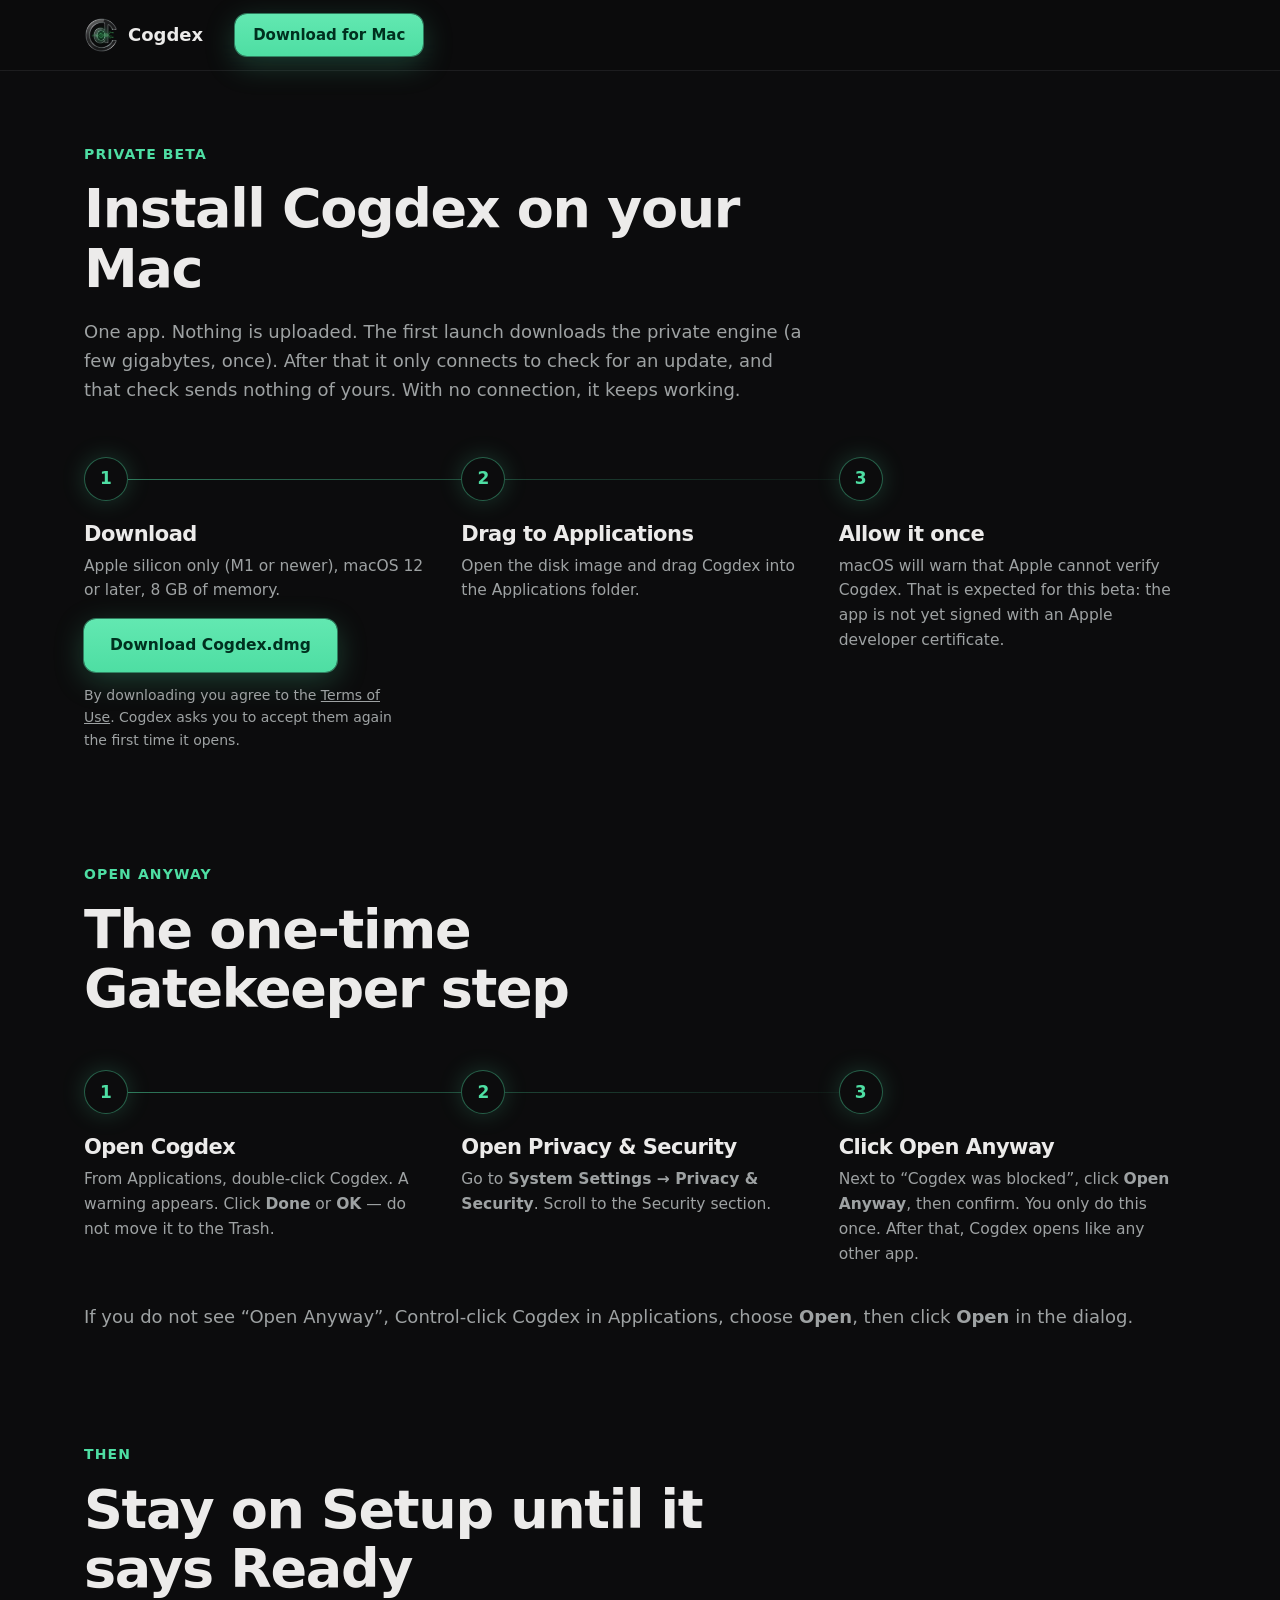
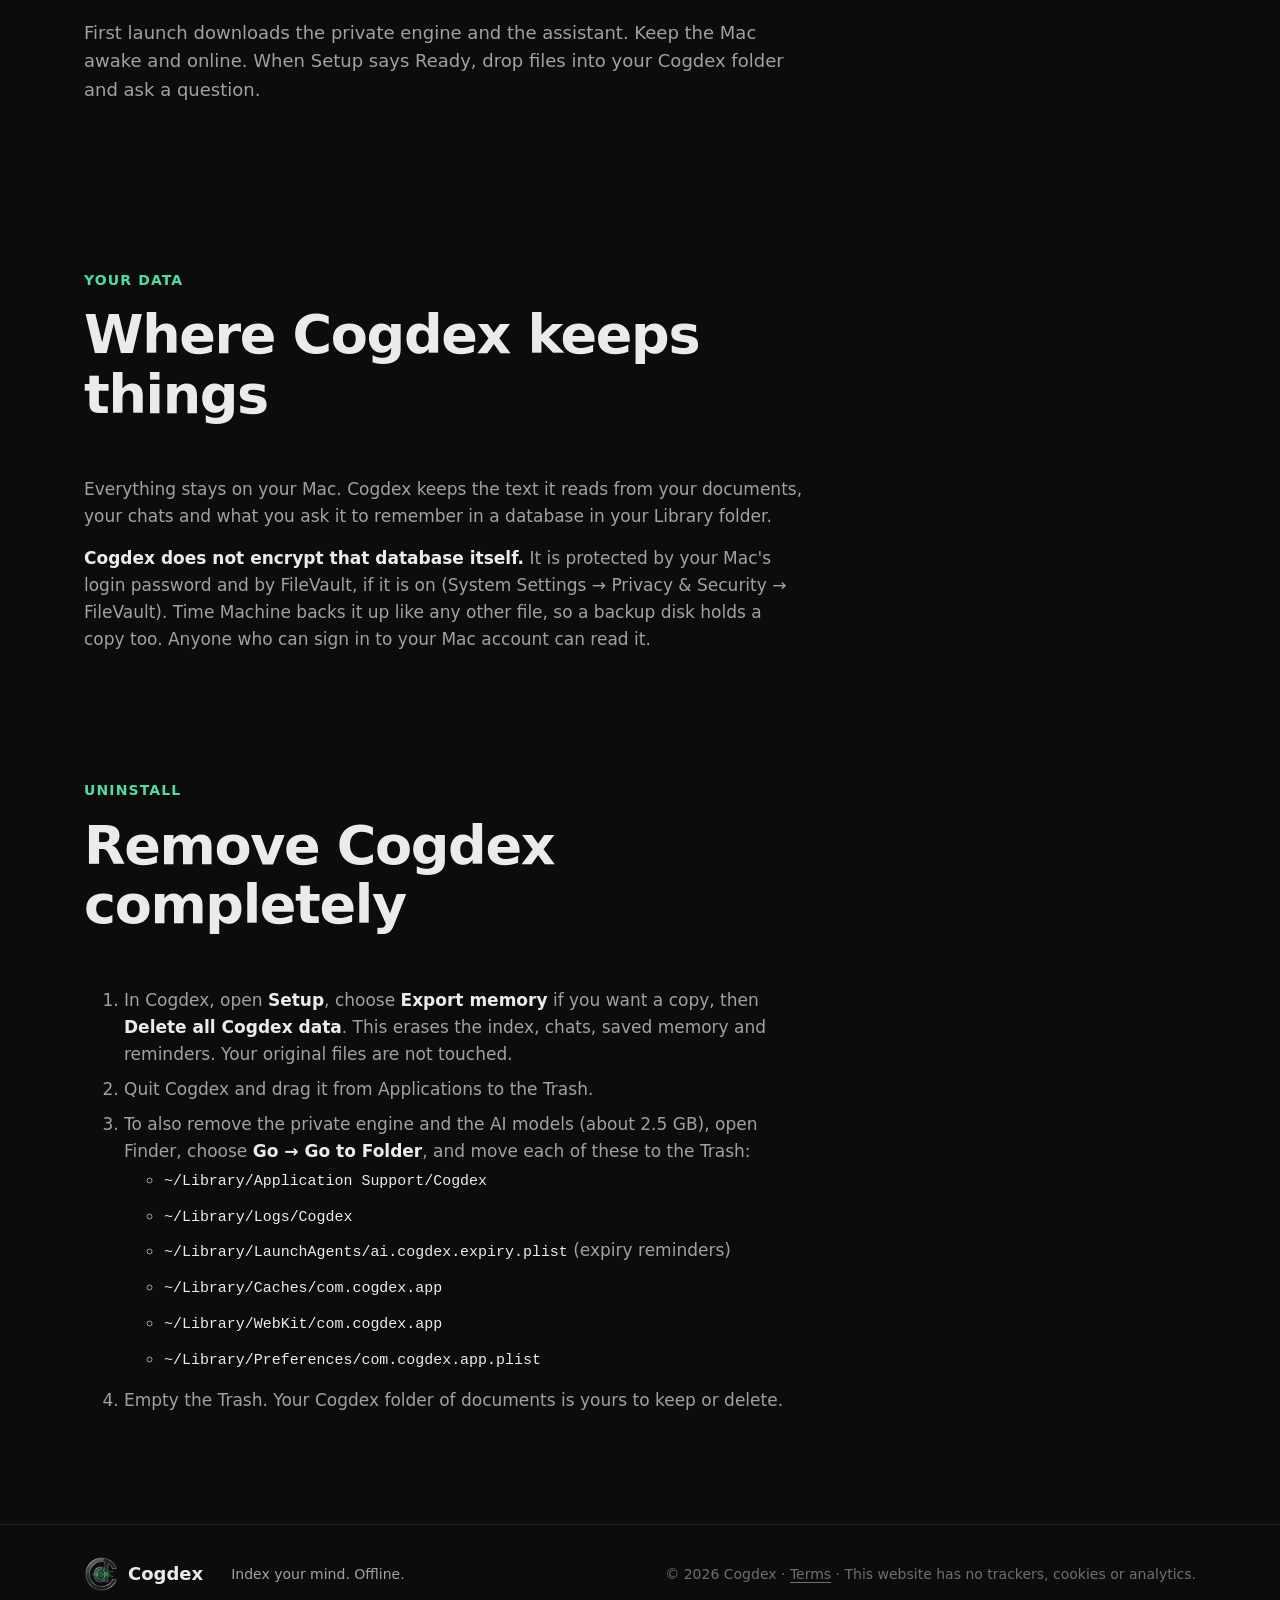
==== commit 5260ba97: "Describe the daily update check, which sends nothing of yours. Co-authored-by: Cursor <cursoragent@c" ====
--- a/install.html
+++ b/install.html
@@ -31,7 +31,8 @@
           <h2>Install Cogdex on your Mac</h2>
           <p class="section-lede">
             One app. Nothing is uploaded. The first launch downloads the private engine
-            (a few gigabytes, once). After that it works with Wi-Fi off.
+            (a few gigabytes, once). After that it only connects to check for an update, and that
+            check sends nothing of yours. With no connection, it keeps working.
           </p>
         </div>
 
